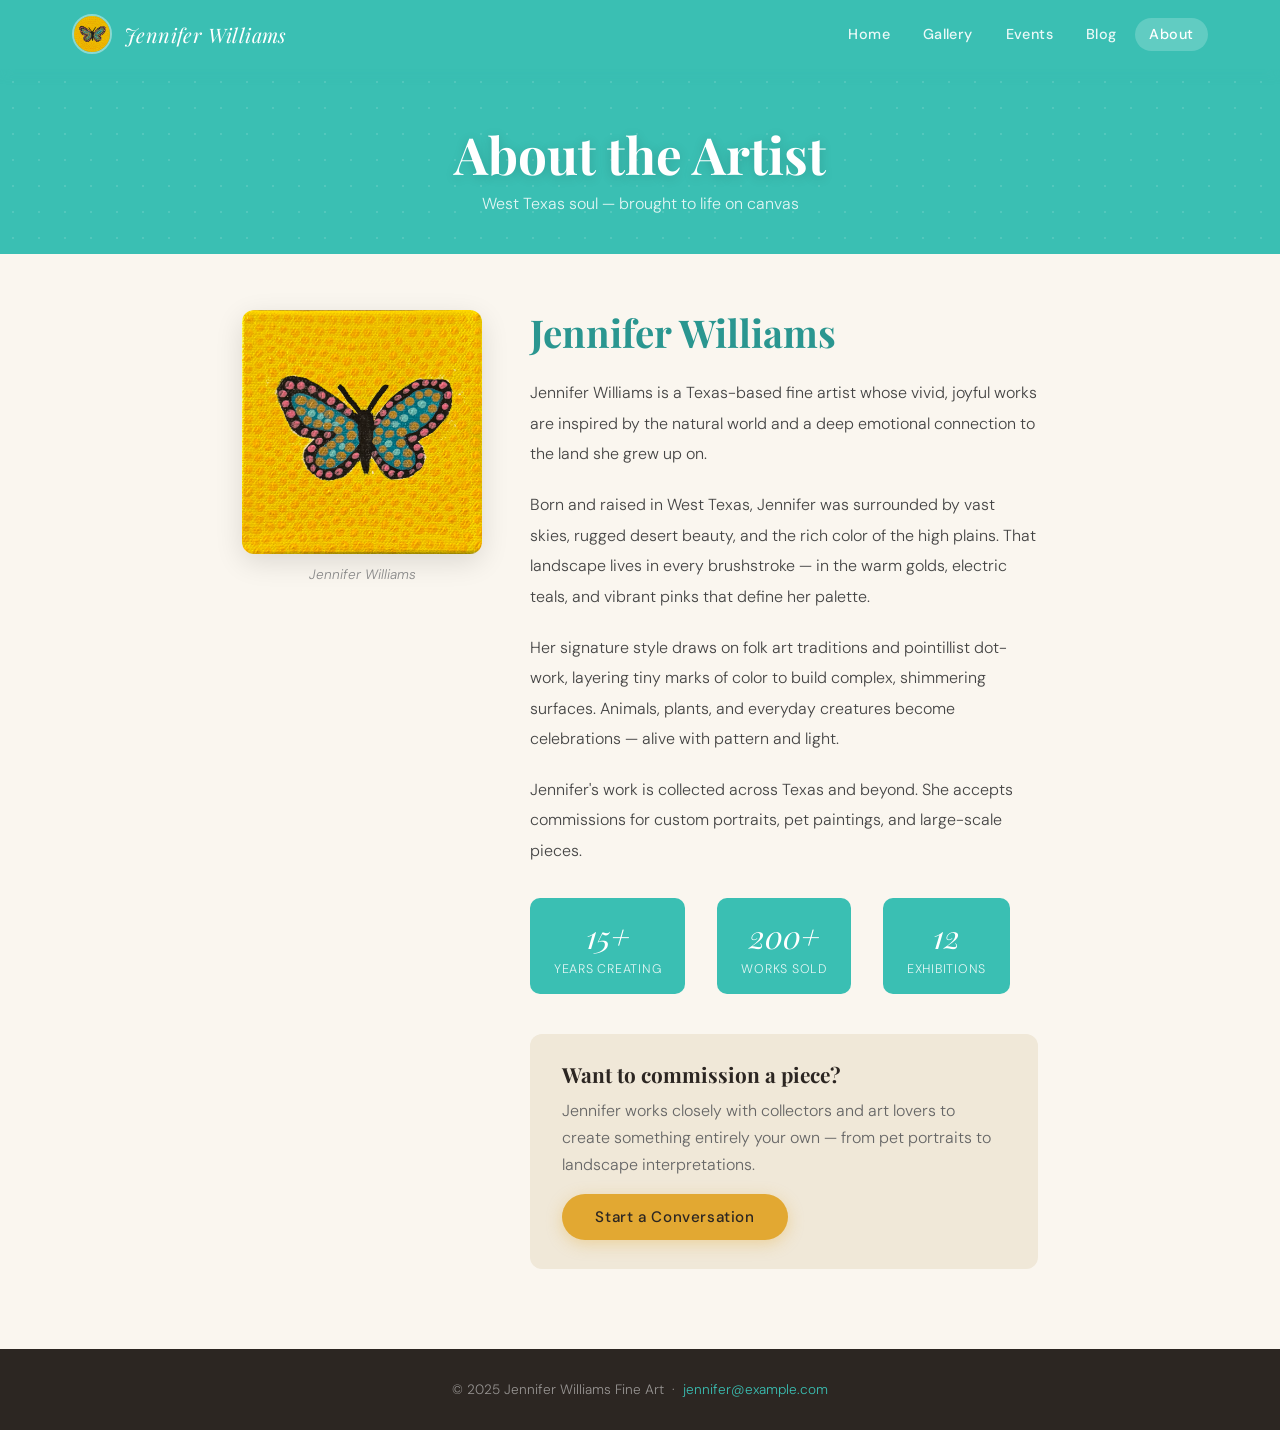
==== about.html @ 699f3f8c "Add files via upload" ====
<!DOCTYPE html>
<html lang="en">
<head>
  <meta charset="UTF-8">
  <meta name="viewport" content="width=device-width, initial-scale=1.0">
  <title>About — Jennifer Williams Fine Art</title>
  <link rel="stylesheet" href="static/style.css">
  <style>
    .about-wrap {
      max-width: 860px;
      margin: 0 auto;
      padding: 3.5rem 2rem 5rem;
      display: grid;
      grid-template-columns: 240px 1fr;
      gap: 3rem;
      align-items: start;
    }

    .about-photo-box {
      position: sticky;
      top: 90px;
    }

    .about-photo {
      width: 100%;
      border-radius: 12px;
      box-shadow: 0 8px 28px rgba(0,0,0,0.12);
      display: block;
    }

    .photo-caption {
      text-align: center;
      margin-top: 0.75rem;
      font-style: italic;
      color: #888;
      font-size: 0.85rem;
    }

    .about-text h1 {
      font-family: 'Playfair Display', serif;
      font-size: 2.4rem;
      color: var(--teal-dk);
      margin-bottom: 1.5rem;
    }

    .about-text p {
      font-size: 1rem;
      line-height: 1.9;
      color: #444;
      margin-bottom: 1.3rem;
    }

    .stat-row {
      display: flex;
      gap: 2rem;
      margin: 2rem 0;
      flex-wrap: wrap;
    }

    .stat {
      background: var(--teal);
      color: #fff;
      border-radius: 10px;
      padding: 1rem 1.5rem;
      text-align: center;
      min-width: 100px;
    }

    .stat-num {
      font-family: 'Playfair Display', serif;
      font-size: 2rem;
      font-style: italic;
      display: block;
    }

    .stat-label {
      font-size: 0.78rem;
      opacity: 0.85;
      margin-top: 0.2rem;
      text-transform: uppercase;
      letter-spacing: 0.06em;
    }

    .contact-cta {
      background: var(--sand);
      border-radius: 12px;
      padding: 1.8rem 2rem;
      margin-top: 2.5rem;
    }

    .contact-cta h3 {
      font-family: 'Playfair Display', serif;
      font-size: 1.3rem;
      color: var(--charcoal);
      margin-bottom: 0.6rem;
    }

    .contact-cta p { color: #666; margin-bottom: 1rem; line-height: 1.7; }

    @media (max-width: 700px) {
      .about-wrap { grid-template-columns: 1fr; }
      .about-photo-box { position: static; max-width: 200px; }
    }
  </style>
</head>
<body>
  <div id="navbar"></div>

  <div class="page-hero">
    <h1>About the Artist</h1>
    <p>West Texas soul — brought to life on canvas</p>
  </div>

  <div class="about-wrap">
    <div class="about-photo-box">
      <!-- Replace with jennifer.jpg once available -->
      <img
        src="images/butterfly.jpg"
        alt="Jennifer Williams"
        class="about-photo"
        onerror="this.src='images/butterfly.jpg'"
      >
      <p class="photo-caption">Jennifer Williams</p>
    </div>

    <div class="about-text">
      <h1>Jennifer Williams</h1>

      <p>Jennifer Williams is a Texas-based fine artist whose vivid, joyful works are inspired by the natural world and a deep emotional connection to the land she grew up on.</p>

      <p>Born and raised in West Texas, Jennifer was surrounded by vast skies, rugged desert beauty, and the rich color of the high plains. That landscape lives in every brushstroke — in the warm golds, electric teals, and vibrant pinks that define her palette.</p>

      <p>Her signature style draws on folk art traditions and pointillist dot-work, layering tiny marks of color to build complex, shimmering surfaces. Animals, plants, and everyday creatures become celebrations — alive with pattern and light.</p>

      <p>Jennifer's work is collected across Texas and beyond. She accepts commissions for custom portraits, pet paintings, and large-scale pieces.</p>

      <div class="stat-row">
        <div class="stat">
          <span class="stat-num">15+</span>
          <span class="stat-label">Years Creating</span>
        </div>
        <div class="stat">
          <span class="stat-num">200+</span>
          <span class="stat-label">Works Sold</span>
        </div>
        <div class="stat">
          <span class="stat-num">12</span>
          <span class="stat-label">Exhibitions</span>
        </div>
      </div>

      <div class="contact-cta">
        <h3>Want to commission a piece?</h3>
        <p>Jennifer works closely with collectors and art lovers to create something entirely your own — from pet portraits to landscape interpretations.</p>
        <a href="mailto:jennifer@example.com?subject=Commission Inquiry" class="btn btn-primary">Start a Conversation</a>
      </div>
    </div>
  </div>

  <footer>
    <p>© 2025 Jennifer Williams Fine Art &nbsp;·&nbsp; <a href="mailto:jennifer@example.com">jennifer@example.com</a></p>
  </footer>

  <script src="static/navbar.js"></script>
</body>
</html>
---- static/style.css ----
/* ============================================================
   Jennifer Williams Fine Art — Global Stylesheet
   Aesthetic: Vivid folk art / dot-work. Warm, joyful, bold.
   ============================================================ */

@import url('https://fonts.googleapis.com/css2?family=Playfair+Display:ital,wght@0,400;0,700;1,400;1,700&family=DM+Sans:wght@300;400;500&display=swap');

*, *::before, *::after { box-sizing: border-box; margin: 0; padding: 0; }

:root {
  --teal:    #3abfb3;
  --teal-dk: #2a9690;
  --cream:   #faf6ef;
  --sand:    #f0e8d8;
  --charcoal:#2c2622;
  --rust:    #c84e28;
  --gold:    #e2a832;
  --lavender:#f4f0ff;
  --purple:  #5a3e8a;
  --white:   #ffffff;

  --font-display: 'Playfair Display', Georgia, serif;
  --font-body:    'DM Sans', 'Segoe UI', sans-serif;

  --radius: 12px;
  --shadow: 0 8px 28px rgba(0,0,0,0.10);
  --shadow-lg: 0 16px 48px rgba(0,0,0,0.16);
}

/* ── Base ── */
html { scroll-behavior: smooth; }

body {
  font-family: var(--font-body);
  font-weight: 300;
  background-color: var(--cream);
  color: var(--charcoal);
  margin: 0;
  overflow-x: hidden;
}

a { color: inherit; text-decoration: none; }

h1, h2, h3 {
  font-family: var(--font-display);
  font-weight: 700;
  line-height: 1.15;
}

/* ── Nav ── */
header {
  background-color: var(--teal);
  position: sticky;
  top: 0;
  z-index: 1000;
  box-shadow: 0 2px 12px rgba(58,191,179,0.3);
}

.navbar {
  display: flex;
  align-items: center;
  justify-content: space-between;
  max-width: 1200px;
  margin: 0 auto;
  padding: 0.9em 2em;
}

.nav-left {
  display: flex;
  align-items: center;
  gap: 0.75em;
}

.nav-left img {
  width: 40px;
  height: 40px;
  border-radius: 50%;
  object-fit: cover;
  border: 2px solid rgba(255,255,255,0.4);
}

.nav-left span {
  font-family: var(--font-display);
  font-size: 1.25em;
  font-style: italic;
  color: #fff;
  letter-spacing: 0.02em;
}

.nav-links {
  display: flex;
  gap: 0.25em;
}

.nav-links a {
  color: rgba(255,255,255,0.9);
  text-decoration: none;
  font-weight: 500;
  font-size: 0.9em;
  padding: 0.5em 1em;
  border-radius: 30px;
  letter-spacing: 0.03em;
  transition: background 0.2s ease, color 0.2s ease;
}

.nav-links a:hover,
.nav-links a.active {
  background: rgba(255,255,255,0.2);
  color: #fff;
}

/* ── Hero (index) ── */
.hero {
  background: var(--teal);
  color: #fff;
  padding: 5rem 2rem 4rem;
  text-align: center;
  position: relative;
  overflow: hidden;
}

.hero::before {
  content: '';
  position: absolute;
  inset: 0;
  background-image: radial-gradient(circle, rgba(255,255,255,0.12) 1.5px, transparent 1.5px);
  background-size: 28px 28px;
  pointer-events: none;
}

.hero-content { position: relative; z-index: 1; max-width: 640px; margin: 0 auto; }

.hero h1 {
  font-size: clamp(2.4rem, 5vw, 4rem);
  color: #fff;
  margin-bottom: 1rem;
  text-shadow: 0 2px 12px rgba(0,0,0,0.15);
}

.hero p {
  font-size: 1.1rem;
  opacity: 0.9;
  line-height: 1.7;
  margin-bottom: 2rem;
}

.btn {
  display: inline-block;
  padding: 0.85em 2.2em;
  border-radius: 40px;
  font-weight: 500;
  font-size: 0.95rem;
  letter-spacing: 0.04em;
  transition: transform 0.2s ease, box-shadow 0.2s ease, background 0.2s ease;
  cursor: pointer;
}

.btn-primary {
  background: var(--gold);
  color: var(--charcoal);
  box-shadow: 0 4px 16px rgba(226,168,50,0.35);
}

.btn-primary:hover {
  transform: translateY(-2px);
  box-shadow: 0 8px 24px rgba(226,168,50,0.45);
  background: #eab833;
}

.btn-ghost {
  background: rgba(255,255,255,0.15);
  color: #fff;
  border: 1.5px solid rgba(255,255,255,0.5);
  margin-left: 1rem;
}

.btn-ghost:hover {
  background: rgba(255,255,255,0.25);
  transform: translateY(-2px);
}

/* ── Section headers ── */
.section-header {
  text-align: center;
  padding: 3.5rem 2rem 1.5rem;
}

.section-header h2 {
  font-size: clamp(1.8rem, 3vw, 2.8rem);
  color: var(--teal-dk);
}

.section-header p {
  color: #666;
  margin-top: 0.6rem;
  font-size: 1rem;
}

/* ── Gallery grid ── */
.gallery-grid {
  display: grid;
  grid-template-columns: repeat(auto-fit, minmax(260px, 1fr));
  gap: 1.8em;
  max-width: 1200px;
  margin: 0 auto;
  padding: 1em 2em 4em;
}

.art-card {
  background: var(--white);
  border-radius: var(--radius);
  box-shadow: var(--shadow);
  overflow: hidden;
  transition: transform 0.3s ease, box-shadow 0.3s ease;
  display: flex;
  flex-direction: column;
}

.art-card:hover {
  transform: translateY(-6px) scale(1.01);
  box-shadow: var(--shadow-lg);
}

.art-card a {
  display: flex;
  flex-direction: column;
  height: 100%;
  color: inherit;
  text-decoration: none;
}

.art-card img {
  width: 100%;
  height: 260px;
  object-fit: cover;
  display: block;
  transition: transform 0.4s ease;
}

.art-card:hover img { transform: scale(1.04); }

.card-img-wrap { overflow: hidden; }

.info {
  padding: 1.1em 1.2em 1.3em;
  background: var(--teal);
  flex: 1;
}

.info h2 {
  font-family: var(--font-display);
  font-size: 1.15em;
  font-style: italic;
  color: #fff;
  margin: 0 0 0.3em;
  font-weight: 400;
}

.info p {
  margin: 0;
  color: rgba(255,255,255,0.85);
  font-size: 0.9em;
  font-weight: 400;
}

.badge-sold {
  display: inline-block;
  background: var(--rust);
  color: #fff;
  font-size: 0.7em;
  padding: 0.2em 0.6em;
  border-radius: 20px;
  margin-top: 0.4em;
  font-weight: 500;
  letter-spacing: 0.05em;
}

/* ── About page ── */
.about-wrap {
  max-width: 900px;
  margin: 0 auto;
  padding: 3rem 2rem 5rem;
  display: grid;
  grid-template-columns: 220px 1fr;
  gap: 3rem;
  align-items: start;
}

.about-photo {
  width: 100%;
  border-radius: var(--radius);
  box-shadow: var(--shadow);
  display: block;
}

.about-text h1 {
  font-size: 2.2rem;
  color: var(--teal-dk);
  margin-bottom: 1rem;
}

.about-text p {
  font-size: 1rem;
  line-height: 1.85;
  color: #444;
  margin-bottom: 1.2rem;
}

/* ── Page titles (standalone pages) ── */
.page-hero {
  background: var(--teal);
  padding: 3.5rem 2rem 2.5rem;
  text-align: center;
  position: relative;
  overflow: hidden;
}

.page-hero::before {
  content: '';
  position: absolute;
  inset: 0;
  background-image: radial-gradient(circle, rgba(255,255,255,0.12) 1.5px, transparent 1.5px);
  background-size: 26px 26px;
  pointer-events: none;
}

.page-hero h1 {
  position: relative;
  color: #fff;
  font-size: clamp(2rem, 4vw, 3.2rem);
  text-shadow: 0 2px 12px rgba(0,0,0,0.15);
}

.page-hero p {
  position: relative;
  color: rgba(255,255,255,0.85);
  margin-top: 0.6rem;
  font-size: 1rem;
}

/* ── Footer ── */
footer {
  background: var(--charcoal);
  color: rgba(255,255,255,0.5);
  text-align: center;
  padding: 2rem;
  font-size: 0.85rem;
}

footer a {
  color: var(--teal);
  transition: color 0.2s;
}

footer a:hover { color: var(--gold); }

/* ── Utility ── */
.container { max-width: 1200px; margin: 0 auto; padding: 0 2rem; }
.text-center { text-align: center; }
.mt-2 { margin-top: 2rem; }

/* ── Responsive ── */
@media (max-width: 768px) {
  .navbar { flex-direction: column; gap: 0.75em; padding: 1em; }
  .nav-links { flex-wrap: wrap; justify-content: center; }
  .about-wrap { grid-template-columns: 1fr; }
  .about-photo { max-width: 200px; }
  .gallery-grid { padding: 1em 1em 3em; }
  .btn-ghost { margin-left: 0; margin-top: 0.75rem; }
}
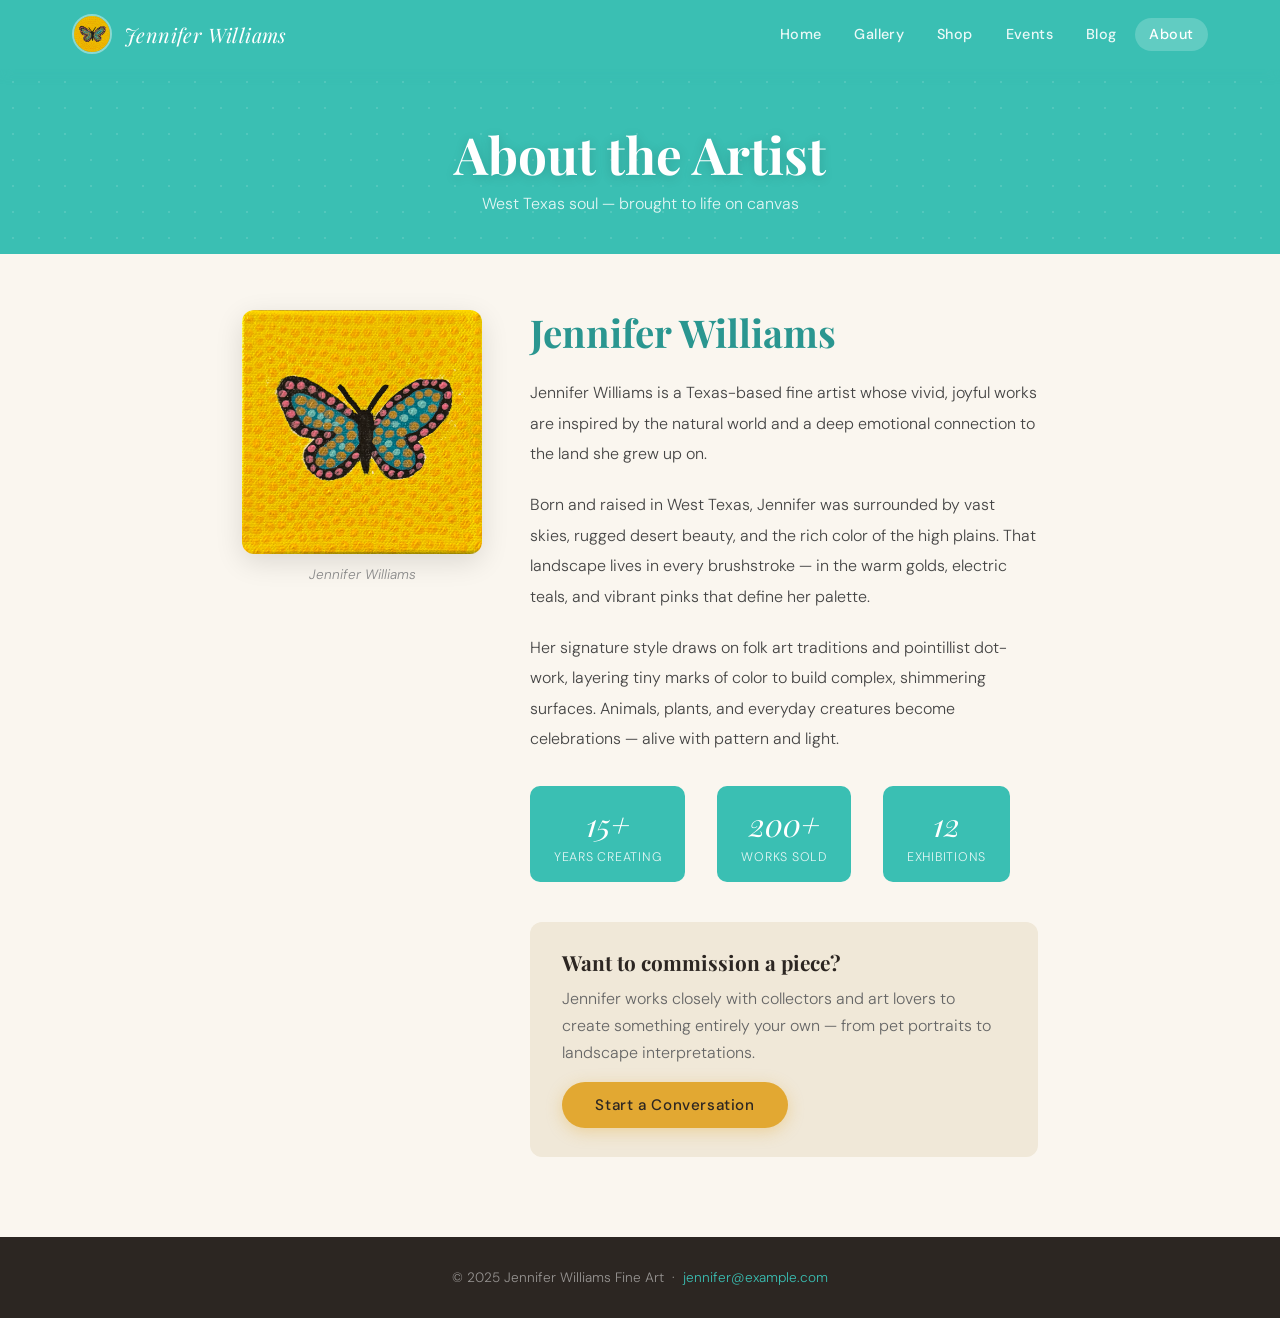
==== commit 665d6403: "Add files via upload" ====
--- a/about.html
+++ b/about.html
@@ -132,8 +132,6 @@
 
       <p>Her signature style draws on folk art traditions and pointillist dot-work, layering tiny marks of color to build complex, shimmering surfaces. Animals, plants, and everyday creatures become celebrations — alive with pattern and light.</p>
 
-      <p>Jennifer's work is collected across Texas and beyond. She accepts commissions for custom portraits, pet paintings, and large-scale pieces.</p>
-
       <div class="stat-row">
         <div class="stat">
           <span class="stat-num">15+</span>
--- a/static/style.css
+++ b/static/style.css
@@ -199,80 +199,104 @@
 /* ── Gallery grid ── */
 .gallery-grid {
   display: grid;
-  grid-template-columns: repeat(auto-fit, minmax(260px, 1fr));
-  gap: 1.8em;
+  grid-template-columns: repeat(auto-fill, minmax(280px, 1fr));
+  gap: 2.5rem 2rem;
   max-width: 1200px;
   margin: 0 auto;
-  padding: 1em 2em 4em;
-}
-
+  padding: 1em 2em 5em;
+}
+
+/* ── Art card ── */
 .art-card {
-  background: var(--white);
-  border-radius: var(--radius);
-  box-shadow: var(--shadow);
+  display: flex;
+  flex-direction: column;
+  background: transparent;
+  border-radius: 0;
+  box-shadow: none;
+  overflow: visible;
+  transition: none;
+}
+
+.art-card:hover { transform: none; box-shadow: none; }
+
+.card-img-wrap {
   overflow: hidden;
-  transition: transform 0.3s ease, box-shadow 0.3s ease;
-  display: flex;
-  flex-direction: column;
-}
-
-.art-card:hover {
-  transform: translateY(-6px) scale(1.01);
-  box-shadow: var(--shadow-lg);
-}
-
-.art-card a {
-  display: flex;
-  flex-direction: column;
-  height: 100%;
-  color: inherit;
-  text-decoration: none;
+  border-radius: 3px;
+  background: var(--sand);
 }
 
 .art-card img {
   width: 100%;
-  height: 260px;
+  height: 300px;
   object-fit: cover;
   display: block;
-  transition: transform 0.4s ease;
+  transition: transform 0.5s ease;
 }
 
 .art-card:hover img { transform: scale(1.04); }
 
-.card-img-wrap { overflow: hidden; }
-
+/* ── Card info (below image) ── */
 .info {
-  padding: 1.1em 1.2em 1.3em;
-  background: var(--teal);
+  padding: 0.85rem 0.1rem 0;
+  background: transparent;
   flex: 1;
 }
 
 .info h2 {
   font-family: var(--font-display);
-  font-size: 1.15em;
+  font-size: 1.05em;
   font-style: italic;
-  color: #fff;
-  margin: 0 0 0.3em;
   font-weight: 400;
+  color: var(--charcoal);
+  margin: 0 0 0.25em;
+  line-height: 1.3;
 }
 
 .info p {
   margin: 0;
-  color: rgba(255,255,255,0.85);
-  font-size: 0.9em;
+  color: #888;
+  font-size: 0.82em;
   font-weight: 400;
-}
-
+  line-height: 1.6;
+}
+
+.info .price {
+  font-size: 0.88em;
+  font-weight: 500;
+  color: var(--charcoal);
+  margin-top: 0.3em;
+}
+
+/* ── Inquire link ── */
+.inquire-link {
+  display: inline-block;
+  margin-top: 0.55em;
+  font-size: 0.78em;
+  font-weight: 400;
+  letter-spacing: 0.04em;
+  color: var(--teal-dk);
+  border-bottom: 1px solid var(--teal-dk);
+  padding-bottom: 1px;
+  transition: color 0.2s ease, border-color 0.2s ease;
+}
+
+.inquire-link:hover {
+  color: var(--charcoal);
+  border-color: var(--charcoal);
+}
+
+/* ── Sold badge ── */
 .badge-sold {
   display: inline-block;
-  background: var(--rust);
-  color: #fff;
-  font-size: 0.7em;
-  padding: 0.2em 0.6em;
-  border-radius: 20px;
-  margin-top: 0.4em;
-  font-weight: 500;
-  letter-spacing: 0.05em;
+  font-size: 0.68em;
+  letter-spacing: 0.1em;
+  text-transform: uppercase;
+  color: var(--rust);
+  border: 0.5px solid var(--rust);
+  padding: 0.18em 0.6em;
+  border-radius: 2px;
+  margin-top: 0.45em;
+  background: transparent;
 }
 
 /* ── About page ── */
@@ -359,6 +383,144 @@
 .text-center { text-align: center; }
 .mt-2 { margin-top: 2rem; }
 
+/* ============================================================
+   Shop page
+   ============================================================ */
+
+.shop-wrap {
+  max-width: 1200px;
+  margin: 0 auto;
+  padding: 2.5rem 2rem 5rem;
+}
+
+/* ── Filter bar ── */
+.shop-filters {
+  display: flex;
+  gap: 0.5rem;
+  flex-wrap: wrap;
+  margin-bottom: 2.5rem;
+}
+
+.shop-filter {
+  font-family: var(--font-body);
+  font-size: 0.78rem;
+  font-weight: 500;
+  letter-spacing: 0.06em;
+  text-transform: uppercase;
+  cursor: pointer;
+  padding: 0.45em 1.2em;
+  border-radius: 30px;
+  border: 1px solid var(--teal);
+  color: var(--teal);
+  background: transparent;
+  transition: background 0.2s ease, color 0.2s ease;
+}
+
+.shop-filter.active,
+.shop-filter:hover {
+  background: var(--teal);
+  color: #fff;
+}
+
+/* ── Section label ── */
+.shop-section-label {
+  font-size: 0.7rem;
+  letter-spacing: 0.12em;
+  text-transform: uppercase;
+  color: #999;
+  margin: 2.5rem 0 1.25rem;
+  padding-top: 1.5rem;
+  border-top: 1px solid var(--sand);
+}
+
+/* ── Product grid ── */
+.shop-grid {
+  display: grid;
+  grid-template-columns: repeat(auto-fill, minmax(260px, 1fr));
+  gap: 2.5rem 2rem;
+}
+
+/* ── Product card ── */
+.shop-card {
+  display: flex;
+  flex-direction: column;
+}
+
+.shop-img-wrap {
+  overflow: hidden;
+  border-radius: 3px;
+  background: var(--sand);
+}
+
+.shop-img-wrap img {
+  width: 100%;
+  aspect-ratio: 1 / 1;
+  object-fit: cover;
+  display: block;
+  transition: transform 0.5s ease;
+}
+
+.shop-card:hover .shop-img-wrap img { transform: scale(1.04); }
+
+.shop-tag {
+  display: inline-block;
+  font-size: 0.68rem;
+  letter-spacing: 0.08em;
+  text-transform: uppercase;
+  color: var(--teal-dk);
+  margin: 0.8rem 0 0.2rem;
+}
+
+.shop-card h2 {
+  font-family: var(--font-display);
+  font-size: 1.05em;
+  font-style: italic;
+  font-weight: 400;
+  color: var(--charcoal);
+  margin: 0 0 0.3em;
+  line-height: 1.3;
+}
+
+.shop-desc {
+  font-size: 0.8em;
+  color: #888;
+  line-height: 1.6;
+  margin: 0;
+  flex: 1;
+}
+
+.shop-footer {
+  display: flex;
+  align-items: center;
+  justify-content: space-between;
+  margin-top: 0.85rem;
+}
+
+.shop-price {
+  font-size: 0.92rem;
+  font-weight: 500;
+  color: var(--charcoal);
+}
+
+.shop-btn {
+  display: inline-block;
+  font-family: var(--font-body);
+  font-size: 0.75rem;
+  font-weight: 500;
+  letter-spacing: 0.04em;
+  padding: 0.45em 1.2em;
+  border-radius: 30px;
+  background: var(--gold);
+  color: var(--charcoal);
+  text-decoration: none;
+  transition: background 0.2s ease, transform 0.2s ease;
+}
+
+.shop-btn:hover {
+  background: #eab833;
+  transform: translateY(-1px);
+}
+
 /* ── Responsive ── */
 @media (max-width: 768px) {
   .navbar { flex-direction: column; gap: 0.75em; padding: 1em; }
@@ -367,4 +529,6 @@
   .about-photo { max-width: 200px; }
   .gallery-grid { padding: 1em 1em 3em; }
   .btn-ghost { margin-left: 0; margin-top: 0.75rem; }
-}
+  .shop-wrap { padding: 2rem 1rem 4rem; }
+  .shop-grid { gap: 2rem 1rem; }
+}
